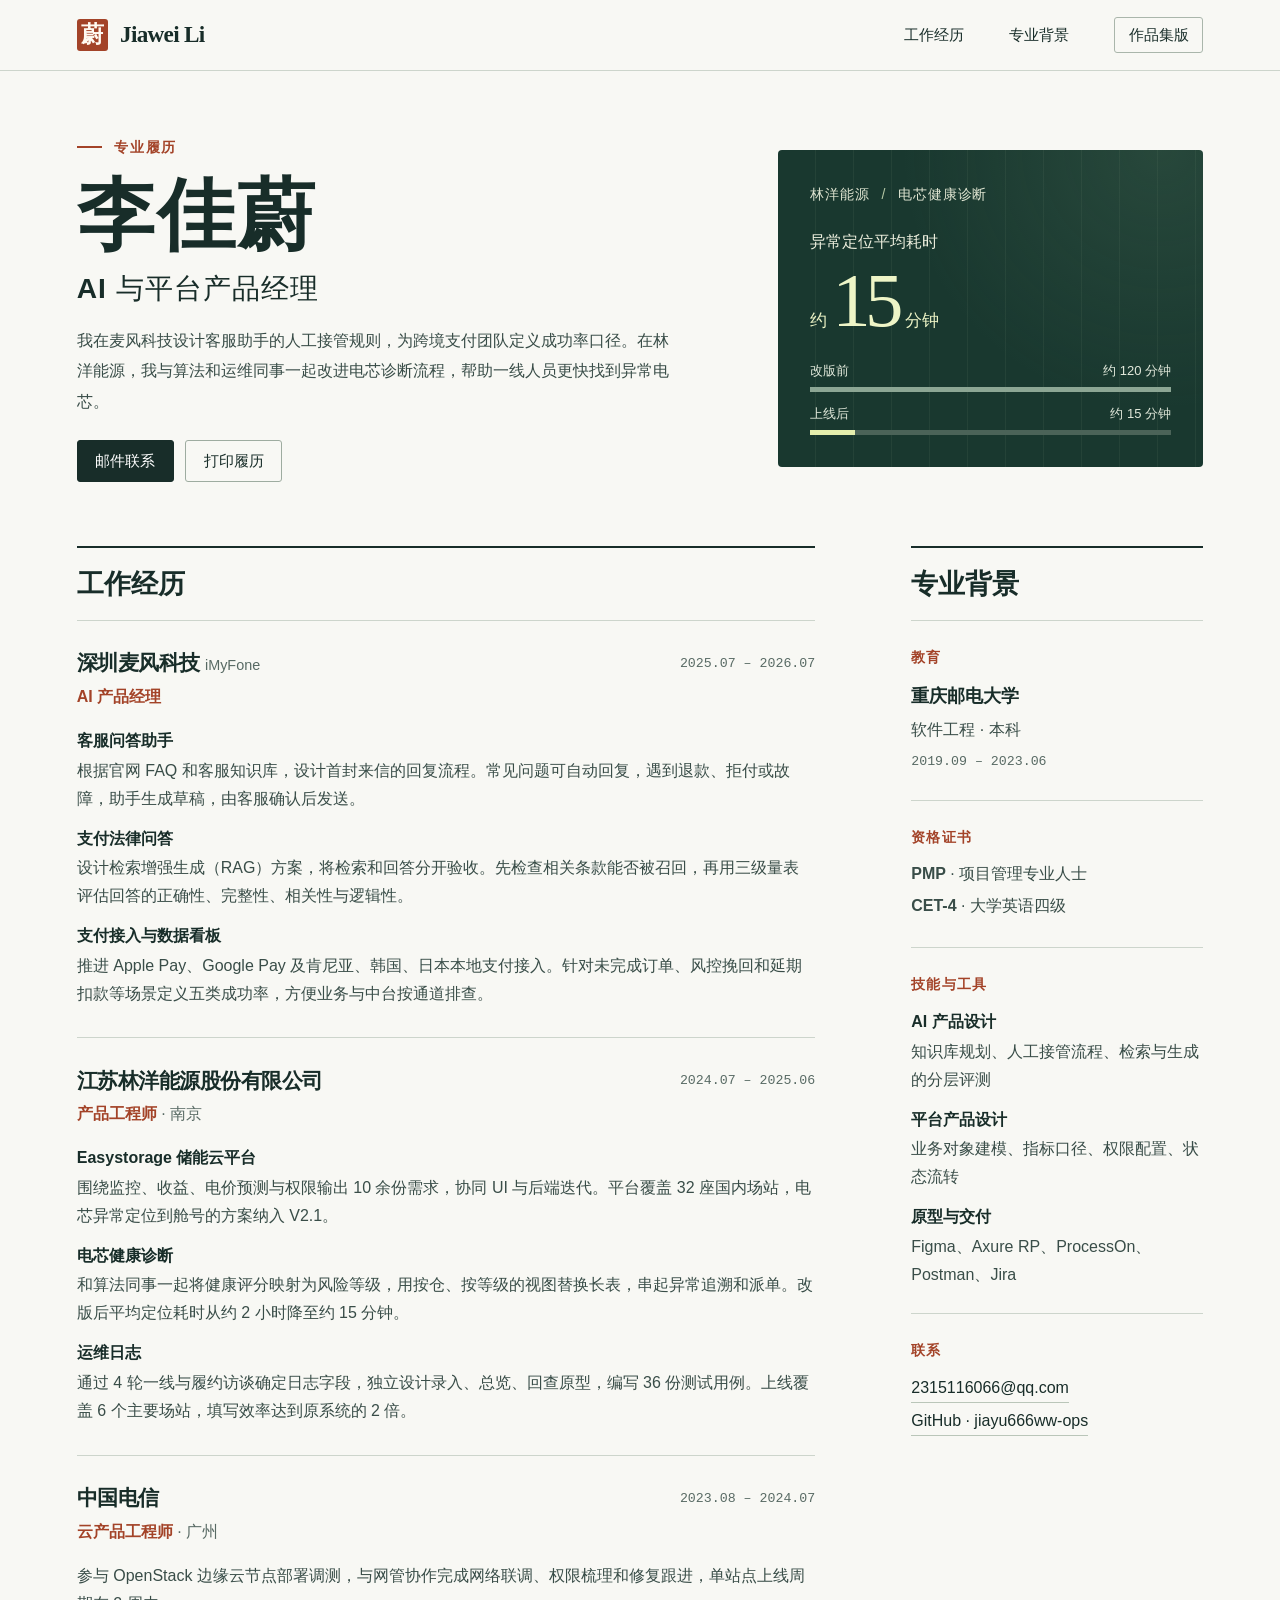
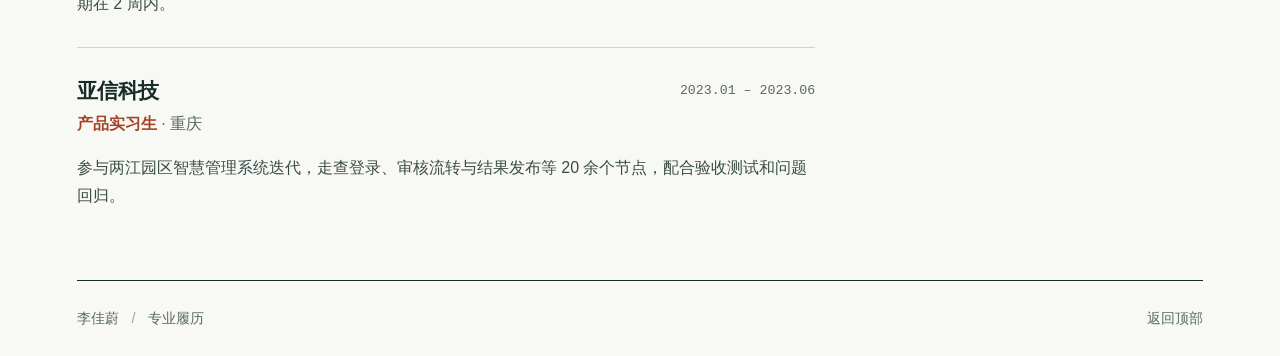
==== portfolio/professional/index.html @ 98be826f "Add interactive product portfolio and printable career profile" ====
<!doctype html>
<html lang="zh-CN">
<head>
  <meta charset="utf-8">
  <meta name="viewport" content="width=device-width, initial-scale=1">
  <meta name="theme-color" content="#f8f8f4">
  <meta name="description" content="李佳蔚的专业履历，涵盖 AI 问答、支付中台、储能云平台的产品设计与交付经历。">
  <title>李佳蔚 · 专业履历</title>
  <link rel="stylesheet" href="./profile.css">
</head>
<body>
  <a class="skip" href="#main">跳至正文</a>
  <header class="masthead" id="top">
    <div class="bound topbar">
      <a class="brand" href="#top" aria-label="李佳蔚，返回页首"><span class="seal" aria-hidden="true">蔚</span><span>Jiawei Li</span></a>
      <nav aria-label="页面导航">
        <a class="section-link" href="#experience">工作经历</a>
        <a class="section-link" href="#qualifications">专业背景</a>
        <a class="edition" href="../index.html">作品集版</a>
      </nav>
    </div>
  </header>

  <main id="main" class="bound">
    <section class="hero" aria-labelledby="name">
      <div class="intro">
        <div class="eyebrow"><i aria-hidden="true"></i> 专业履历</div>
        <h1 id="name">李佳蔚</h1>
        <p class="profession">AI 与平台产品经理</p>
        <p class="lede">我在麦风科技设计客服助手的人工接管规则，为跨境支付团队定义成功率口径。在林洋能源，我与算法和运维同事一起改进电芯诊断流程，帮助一线人员更快找到异常电芯。</p>
        <div class="actions">
          <a class="btn primary" href="mailto:2315116066@qq.com">邮件联系</a>
          <button class="btn print" type="button" onclick="window.print()">打印履历</button>
        </div>
        <p class="print-contact">2315116066@qq.com · github.com/jiayu666ww-ops</p>
      </div>
      <figure class="spotlight">
        <figcaption>林洋能源 <span>/</span> 电芯健康诊断</figcaption>
        <div class="chart-heading">
          <h2>异常定位平均耗时</h2>
          <p class="big-stat"><span class="approx">约</span>15<span class="unit">分钟</span></p>
        </div>
        <div class="comparison" aria-label="改版前约 120 分钟，上线后约 15 分钟">
          <div class="bar-label"><span>改版前</span><span>约 120 分钟</span></div>
          <div class="track"><span class="before"></span></div>
          <div class="bar-label"><span>上线后</span><span>约 15 分钟</span></div>
          <div class="track"><span class="after"></span></div>
        </div>
      </figure>
    </section>

    <div class="columns">
      <section id="experience" aria-labelledby="work-heading">
        <h2 class="section-heading" id="work-heading">工作经历</h2>
        <article class="role">
          <div class="role-head"><h3>深圳麦风科技 <small>iMyFone</small></h3><span class="date">2025.07 – 2026.07</span></div>
          <p class="title">AI 产品经理</p>
          <dl class="projects">
            <dt>客服问答助手</dt>
            <dd>根据官网 FAQ 和客服知识库，设计首封来信的回复流程。常见问题可自动回复，遇到退款、拒付或故障，助手生成草稿，由客服确认后发送。</dd>
            <dt>支付法律问答</dt>
            <dd>设计检索增强生成（RAG）方案，将检索和回答分开验收。先检查相关条款能否被召回，再用三级量表评估回答的正确性、完整性、相关性与逻辑性。</dd>
            <dt>支付接入与数据看板</dt>
            <dd>推进 Apple Pay、Google Pay 及肯尼亚、韩国、日本本地支付接入。针对未完成订单、风控挽回和延期扣款等场景定义五类成功率，方便业务与中台按通道排查。</dd>
          </dl>
        </article>
        <article class="role">
          <div class="role-head"><h3>江苏林洋能源股份有限公司</h3><span class="date">2024.07 – 2025.06</span></div>
          <p class="title">产品工程师 <span>· 南京</span></p>
          <dl class="projects">
            <dt>Easystorage 储能云平台</dt>
            <dd>围绕监控、收益、电价预测与权限输出 10 余份需求，协同 UI 与后端迭代。平台覆盖 32 座国内场站，电芯异常定位到舱号的方案纳入 V2.1。</dd>
            <dt>电芯健康诊断</dt>
            <dd>和算法同事一起将健康评分映射为风险等级，用按仓、按等级的视图替换长表，串起异常追溯和派单。改版后平均定位耗时从约 2 小时降至约 15 分钟。</dd>
            <dt>运维日志</dt>
            <dd>通过 4 轮一线与履约访谈确定日志字段，独立设计录入、总览、回查原型，编写 36 份测试用例。上线覆盖 6 个主要场站，填写效率达到原系统的 2 倍。</dd>
          </dl>
        </article>
        <article class="role">
          <div class="role-head"><h3>中国电信</h3><span class="date">2023.08 – 2024.07</span></div>
          <p class="title">云产品工程师 <span>· 广州</span></p>
          <p>参与 OpenStack 边缘云节点部署调测，与网管协作完成网络联调、权限梳理和修复跟进，单站点上线周期在 2 周内。</p>
        </article>
        <article class="role">
          <div class="role-head"><h3>亚信科技</h3><span class="date">2023.01 – 2023.06</span></div>
          <p class="title">产品实习生 <span>· 重庆</span></p>
          <p>参与两江园区智慧管理系统迭代，走查登录、审核流转与结果发布等 20 余个节点，配合验收测试和问题回归。</p>
        </article>
      </section>
      <aside id="qualifications" aria-labelledby="background-heading">
        <h2 class="section-heading" id="background-heading">专业背景</h2>
        <section class="side-section">
          <h3>教育</h3>
          <p class="strong">重庆邮电大学</p>
          <p>软件工程 · 本科</p>
          <p class="date">2019.09 – 2023.06</p>
        </section>
        <section class="side-section">
          <h3>资格证书</h3>
          <p><b>PMP</b> · 项目管理专业人士</p>
          <p><b>CET-4</b> · 大学英语四级</p>
        </section>
        <section class="side-section">
          <h3>技能与工具</h3>
          <dl>
            <dt>AI 产品设计</dt><dd>知识库规划、人工接管流程、检索与生成的分层评测</dd>
            <dt>平台产品设计</dt><dd>业务对象建模、指标口径、权限配置、状态流转</dd>
            <dt>原型与交付</dt><dd>Figma、Axure RP、ProcessOn、Postman、Jira</dd>
          </dl>
        </section>
        <section class="side-section contact">
          <h3>联系</h3>
          <a href="mailto:2315116066@qq.com">2315116066@qq.com</a>
          <a href="https://github.com/jiayu666ww-ops">GitHub · jiayu666ww-ops</a>
        </section>
      </aside>
    </div>
  </main>
  <footer class="bound"><span>李佳蔚 <i>/</i> 专业履历</span><a href="#top">返回顶部</a></footer>
</body>
</html>
---- portfolio/professional/profile.css ----
:root {
  color-scheme: light;
  --paper: #f8f8f4;
  --ink: #182d29;
  --body: #394d48;
  --mute: #586a64;
  --line: #cdd5cc;
  --accent: #a34328;
  --serif: "Songti SC", "STSong", "Noto Serif CJK SC", "Source Han Serif SC", "SimSun", Georgia, serif;
  --sans: "Inter", -apple-system, BlinkMacSystemFont, "PingFang SC", "Microsoft YaHei", "Noto Sans CJK SC", sans-serif;
  --mono: "IBM Plex Mono", "SFMono-Regular", Consolas, monospace;
}
* { box-sizing: border-box; }
html { scroll-behavior: smooth; scroll-padding-top: 1.5rem; }
body { margin: 0; background: var(--paper); color: var(--ink); font: 1rem/1.75 var(--sans); -webkit-font-smoothing: antialiased; }
a { color: inherit; text-decoration: none; }
button { font: inherit; }
a:focus-visible, button:focus-visible { outline: 3px solid #b7522f; outline-offset: 5px; }
a:hover { color: var(--accent); }
.skip { position: fixed; top: .5rem; left: .5rem; z-index: 5; padding: .4rem 1rem; color: white; background: var(--ink); transform: translateY(-200%); }
.skip:focus { transform: none; }
.bound { width: min(1200px, 88%); margin-inline: auto; }
.masthead { border-bottom: 1px solid var(--line); }
.topbar, nav, .brand, .eyebrow, .actions, .role-head, footer { display: flex; align-items: center; }
.topbar { justify-content: space-between; min-height: 70px; }
.brand { gap: .75rem; font: 600 1.45rem/1.2 Georgia, var(--serif); letter-spacing: -.03em; }
.seal { width: 1.95rem; height: 1.95rem; border-radius: 3px; display: grid; place-items: center; background: var(--accent); color: #fffaf2; font: 700 1.45rem/1 var(--serif); }
nav { gap: clamp(1.25rem, 3.5vw, 3rem); font-size: .94rem; }
nav a { display: inline-flex; align-items: center; min-height: 44px; }
nav .edition { min-height: 36px; border: 1px solid #aab6ab; padding: .15rem .85rem; border-radius: 3px; }
nav .edition:hover, .btn.print:hover { border-color: var(--accent); }
.hero { display: grid; grid-template-columns: minmax(0, 1.17fr) minmax(0, .83fr); gap: clamp(3rem, 8vw, 8rem); align-items: center; padding: clamp(3rem, 5vw, 5.25rem) 0; }
.eyebrow { gap: .7rem; color: var(--accent); font-size: .88rem; font-weight: 650; letter-spacing: .14em; }
.eyebrow i { height: 2px; width: 1.6rem; background: var(--accent); }
h1 { margin: .8rem 0 .5rem; font: 700 clamp(4.2rem, 6.1vw, 6.2rem)/1.12 var(--serif); letter-spacing: .025em; }
.profession { margin: .35rem 0 1rem; font: 550 clamp(1.35rem, 2.2vw, 2rem)/1.5 var(--sans); letter-spacing: .035em; }
.lede { color: var(--body); max-width: 38em; margin: 0; line-height: 1.9; }
.actions { gap: .7rem; margin-top: 1.45rem; }
.btn { display: inline-flex; align-items: center; justify-content: center; border-radius: 3px; min-height: 42px; padding: .36rem 1.1rem; font-size: .925rem; cursor: pointer; }
.btn.primary { background: var(--ink); color: #fff; border: 1px solid var(--ink); }
.btn.primary:hover { background: #2e4c43; }
.btn.print { color: var(--ink); background: transparent; border: 1px solid #9eaca0; }
.print-contact { display: none; }
.spotlight { margin: 0; position: relative; overflow: hidden; isolation: isolate; padding: clamp(1.45rem, 2.5vw, 2.4rem); border-radius: 4px; background: #19382f; color: #faf9e9; }
.spotlight::before { content: ""; position: absolute; inset: 0; z-index: -1; background: radial-gradient(circle at 90% 0%, #5b806637, transparent 52%), repeating-linear-gradient(90deg, transparent 0 37px, #c6d9b010 37px 38px); }
.spotlight figcaption { color: #e0e5d2; font-size: .875rem; letter-spacing: .06em; }
.spotlight figcaption span { color: #b6c9a7; margin: 0 .45rem; }
.chart-heading { margin: 1.35rem 0 1.1rem; }
.chart-heading h2 { font-size: 1rem; font-weight: 500; margin: 0; color: #eef0df; }
.big-stat { display: flex; align-items: baseline; margin: .15rem 0 0; font: 400 clamp(4rem, 6vw, 5.6rem)/1.1 Georgia, var(--serif); letter-spacing: -.075em; color: #eef5c7; }
.approx, .unit { font: 500 1.05rem/1.4 var(--sans); letter-spacing: .02em; }
.approx { margin-right: .3rem; }
.unit { margin-left: .45rem; }
.bar-label { display: flex; justify-content: space-between; font-size: .8125rem; line-height: 1.5; color: #e2e9db; }
.track { height: 5px; background: #4b6358; margin-top: .4rem; }
.track + .bar-label { margin-top: .8rem; }
.track span { display: block; height: 100%; }
.before { width: 100%; background: #8ca694; }
.after { width: 12.5%; background: #e4eead; }
.columns { display: grid; grid-template-columns: minmax(0, 2.15fr) minmax(0, .85fr); gap: clamp(3rem, 7.5vw, 7rem); align-items: start; }
.section-heading { font: 700 clamp(1.5rem, 2.1vw, 2.05rem)/1.35 var(--serif); margin: 0; padding: 1.1rem 0; border-top: 2px solid var(--ink); border-bottom: 1px solid var(--line); }
.role { padding: 1.65rem 0 1.85rem; border-bottom: 1px solid var(--line); }
.role:last-child, .side-section:last-child { border-bottom: none; }
.role-head { gap: .75rem; justify-content: space-between; flex-wrap: wrap; }
.role h3 { margin: 0; font-size: clamp(1.15rem, 1.65vw, 1.45rem); line-height: 1.55; letter-spacing: -.025em; }
.role h3 small { display: inline-block; color: var(--mute); font: 400 .9rem/1.4 var(--sans); letter-spacing: 0; }
.date { color: var(--mute); font: .83rem/1.6 var(--mono); white-space: nowrap; }
.title { color: var(--accent); margin: .18rem 0 1rem; font-weight: 600; }
.title span { color: var(--mute); font-weight: 450; }
.projects, .side-section dl { margin: 0; }
dt { font-weight: 650; }
dd { margin: .1rem 0 0; color: var(--body); }
dd + dt { margin-top: .75rem; }
.role > p:last-child { color: var(--body); margin: 0; }
.side-section { padding: 1.5rem 0; border-bottom: 1px solid var(--line); }
.side-section h3 { margin: 0 0 .7rem; color: var(--accent); font-size: .875rem; letter-spacing: .09em; }
.side-section p { margin: .22rem 0; color: var(--body); }
.side-section .strong { color: var(--ink); font-size: 1.13rem; font-weight: 650; }
.side-section .date { margin-top: .45rem; color: var(--mute); }
.contact a { display: table; margin: .3rem 0; border-bottom: 1px solid #bac6b9; overflow-wrap: anywhere; }
footer { justify-content: space-between; margin-top: 2.5rem !important; border-top: 1px solid var(--ink); min-height: 76px; color: var(--mute); font-size: .9rem; }
footer i { font-style: normal; color: #9aaa9f; margin: 0 .55rem; }
@media (max-width: 880px) {
  .bound { width: 90%; }
  .hero { gap: 2rem; grid-template-columns: minmax(0,1.05fr) minmax(0,.95fr); }
  .columns { grid-template-columns: minmax(0,1.9fr) minmax(0,1fr); gap: 2rem; }
  .role-head { display: block; }
  .role-head .date { display: block; margin: .25rem 0; }
}
@media (max-width: 675px) {
  .bound { width: calc(100% - 2.5rem); }
  .topbar { min-height: 60px; }
  nav .section-link { display: none; }
  .hero { display: block; padding: 2.7rem 0 2rem; }
  h1 { font-size: clamp(3.8rem, 16vw, 5rem); }
  .spotlight { margin-top: 2rem; }
  .chart-heading { margin: .85rem 0 .9rem; }
  .big-stat { font-size: 4.25rem; }
  .columns { display: block; }
  aside { margin-top: 1.25rem; }
  .role { padding: 1.25rem 0 1.4rem; }
}
@media (prefers-reduced-motion: reduce) { html { scroll-behavior: auto; } }
@page { size: A4; margin: 11mm 12mm; }
@media print {
  :root { --paper: #fff; --ink: #19231f; --body: #26312c; --accent: #773a25; }
  html, body { font-size: 10pt; line-height: 1.45; }
  body { background: #fff; }
  .bound { width: 100%; }
  .masthead, .actions, .spotlight, footer, .skip, .contact { display: none; }
  .hero { display: block; padding: 0 0 3.5mm; }
  .eyebrow { font-size: 8pt; }
  h1 { font-size: 29pt; margin: 2mm 0 1mm; }
  .profession { font-size: 14pt; margin: 0 0 2mm; }
  .lede { max-width: none; line-height: 1.5; }
  .print-contact { display: block; margin: 1.5mm 0 0; font-size: 8pt; }
  .columns { display: grid; grid-template-columns: minmax(0, 2.65fr) minmax(0, 1fr); gap: 6mm; }
  aside { margin: 0; }
  .section-heading { font-size: 14pt; padding: 2mm 0; }
  .role { padding: 2.6mm 0; break-inside: avoid; }
  .role-head { display: flex; gap: 1mm; }
  .role-head h3 { font-size: 11pt; }
  .role-head small { font-size: 8.5pt; }
  .role-head .date, .date { margin: 0; font-size: 7.5pt; }
  .title { margin: .4mm 0 1.1mm; }
  dd + dt { margin-top: 1.4mm; }
  dd { margin-top: 0; }
  .side-section { padding: 2.6mm 0; break-inside: avoid; }
  .side-section h3 { font-size: 8pt; margin-bottom: 1mm; }
  .side-section .strong { font-size: 10pt; }
  a { color: inherit; }
}
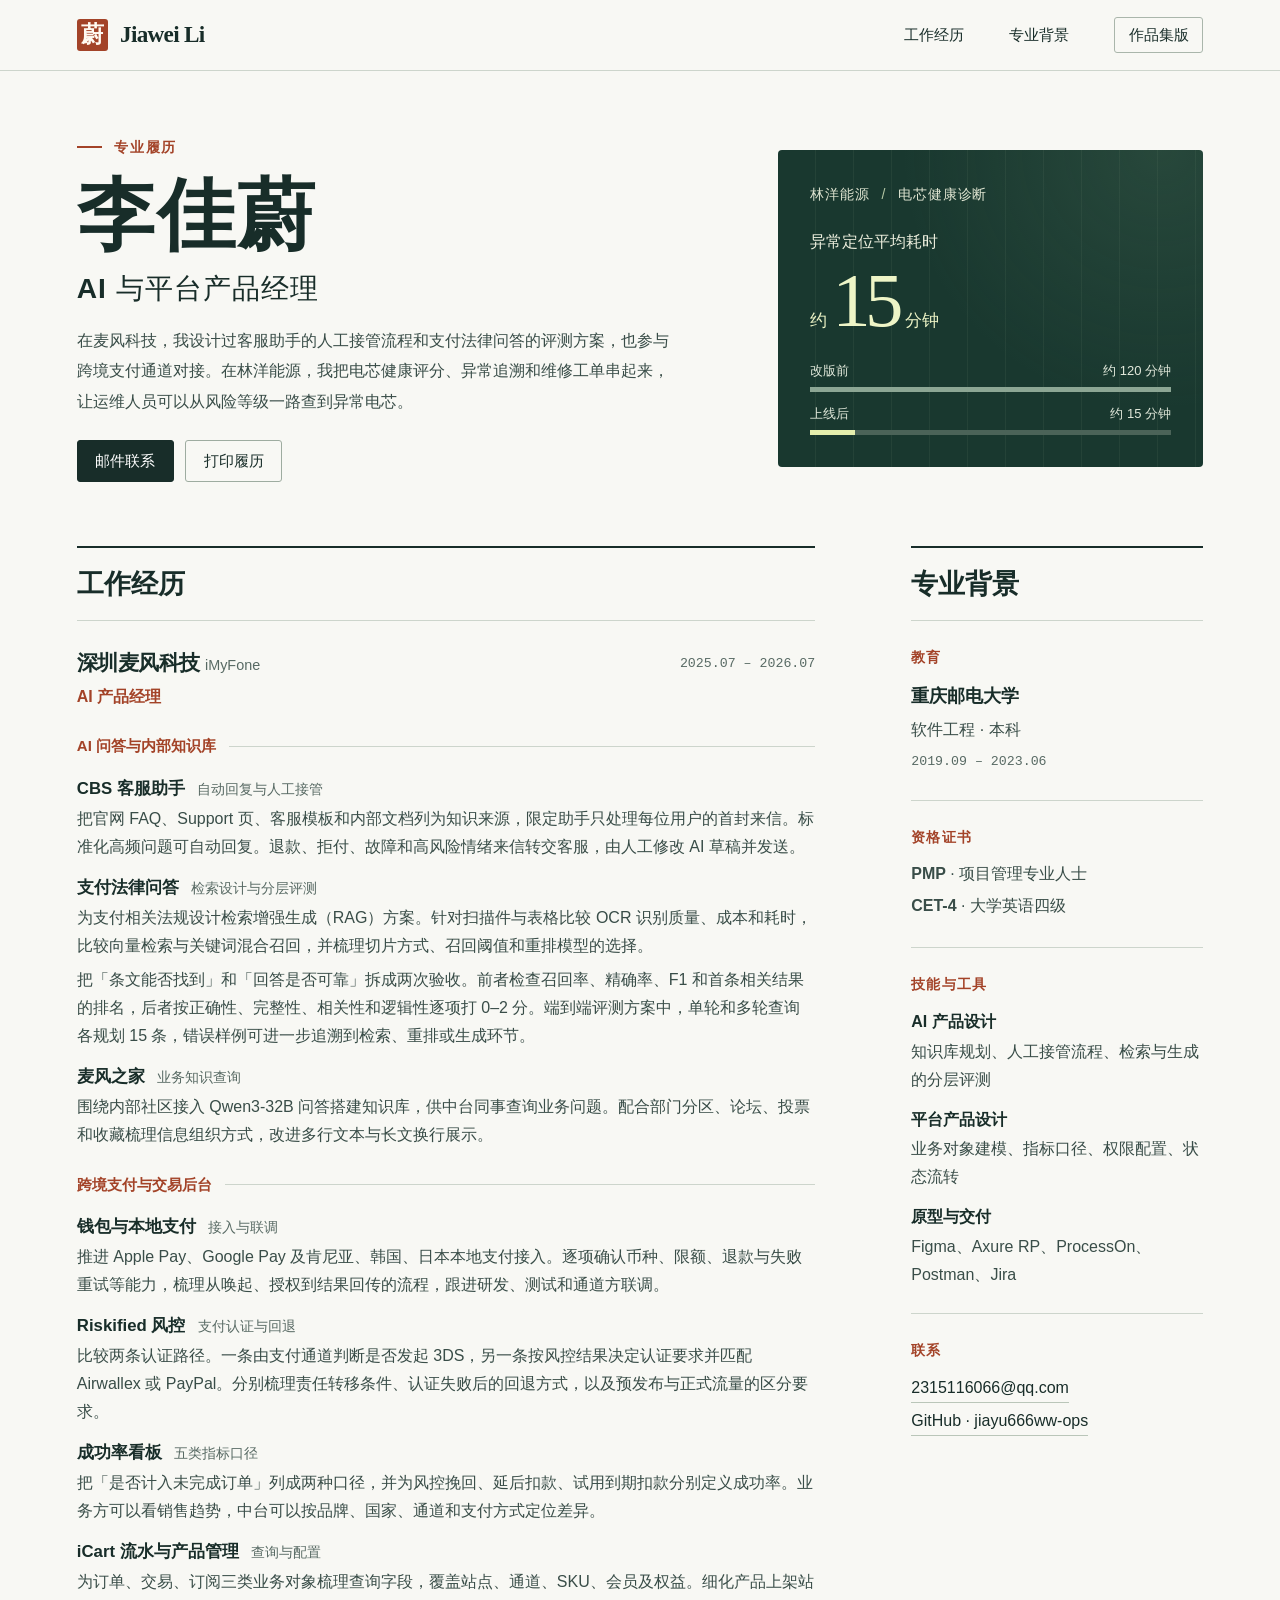
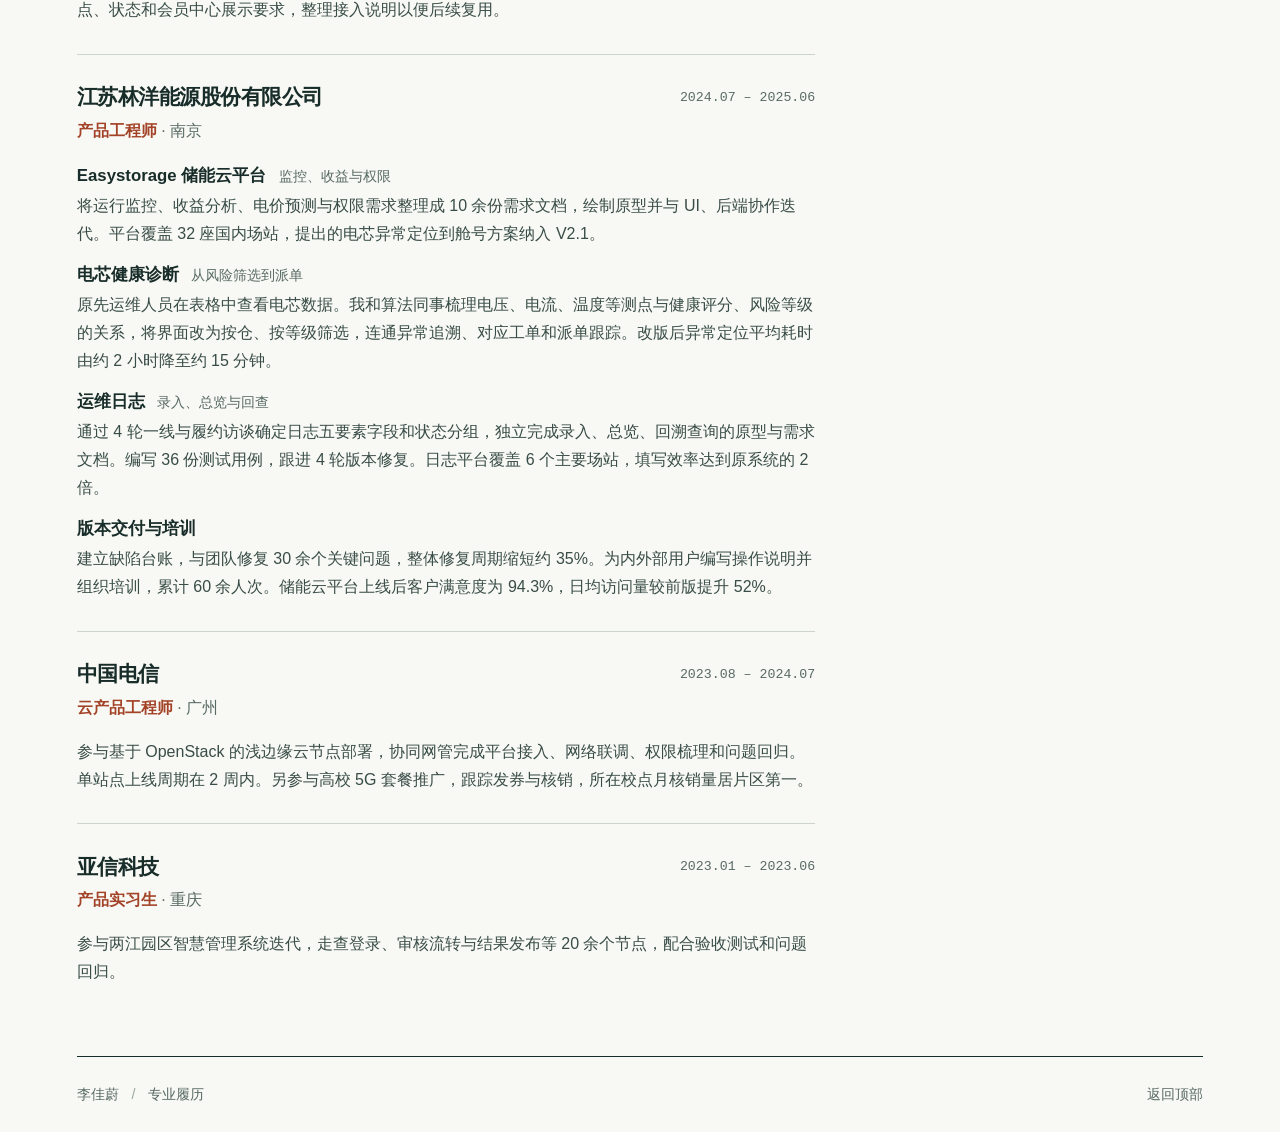
==== commit 7f3cb691: "Show the battery diagnosis workflow and expand product case studies" ====
--- a/portfolio/professional/index.html
+++ b/portfolio/professional/index.html
@@ -27,7 +27,7 @@
         <div class="eyebrow"><i aria-hidden="true"></i> 专业履历</div>
         <h1 id="name">李佳蔚</h1>
         <p class="profession">AI 与平台产品经理</p>
-        <p class="lede">我在麦风科技设计客服助手的人工接管规则，为跨境支付团队定义成功率口径。在林洋能源，我与算法和运维同事一起改进电芯诊断流程，帮助一线人员更快找到异常电芯。</p>
+        <p class="lede">在麦风科技，我设计过客服助手的人工接管流程和支付法律问答的评测方案，也参与跨境支付通道对接。在林洋能源，我把电芯健康评分、异常追溯和维修工单串起来，让运维人员可以从风险等级一路查到异常电芯。</p>
         <div class="actions">
           <a class="btn primary" href="mailto:2315116066@qq.com">邮件联系</a>
           <button class="btn print" type="button" onclick="window.print()">打印履历</button>
@@ -55,31 +55,50 @@
         <article class="role">
           <div class="role-head"><h3>深圳麦风科技 <small>iMyFone</small></h3><span class="date">2025.07 – 2026.07</span></div>
           <p class="title">AI 产品经理</p>
-          <dl class="projects">
-            <dt>客服问答助手</dt>
-            <dd>根据官网 FAQ 和客服知识库，设计首封来信的回复流程。常见问题可自动回复，遇到退款、拒付或故障，助手生成草稿，由客服确认后发送。</dd>
-            <dt>支付法律问答</dt>
-            <dd>设计检索增强生成（RAG）方案，将检索和回答分开验收。先检查相关条款能否被召回，再用三级量表评估回答的正确性、完整性、相关性与逻辑性。</dd>
-            <dt>支付接入与数据看板</dt>
-            <dd>推进 Apple Pay、Google Pay 及肯尼亚、韩国、日本本地支付接入。针对未完成订单、风控挽回和延期扣款等场景定义五类成功率，方便业务与中台按通道排查。</dd>
-          </dl>
+          <section class="practice" aria-labelledby="ai-projects">
+            <h4 id="ai-projects">AI 问答与内部知识库</h4>
+            <dl class="projects">
+              <dt>CBS 客服助手 <span>自动回复与人工接管</span></dt>
+              <dd>把官网 FAQ、Support 页、客服模板和内部文档列为知识来源，限定助手只处理每位用户的首封来信。标准化高频问题可自动回复。退款、拒付、故障和高风险情绪来信转交客服，由人工修改 AI 草稿并发送。</dd>
+              <dt>支付法律问答 <span>检索设计与分层评测</span></dt>
+              <dd>为支付相关法规设计检索增强生成（RAG）方案。针对扫描件与表格比较 OCR 识别质量、成本和耗时，比较向量检索与关键词混合召回，并梳理切片方式、召回阈值和重排模型的选择。</dd>
+              <dd>把「条文能否找到」和「回答是否可靠」拆成两次验收。前者检查召回率、精确率、F1 和首条相关结果的排名，后者按正确性、完整性、相关性和逻辑性逐项打 0–2 分。端到端评测方案中，单轮和多轮查询各规划 15 条，错误样例可进一步追溯到检索、重排或生成环节。</dd>
+              <dt>麦风之家 <span>业务知识查询</span></dt>
+              <dd>围绕内部社区接入 Qwen3-32B 问答搭建知识库，供中台同事查询业务问题。配合部门分区、论坛、投票和收藏梳理信息组织方式，改进多行文本与长文换行展示。</dd>
+            </dl>
+          </section>
+          <section class="practice" aria-labelledby="payment-projects">
+            <h4 id="payment-projects">跨境支付与交易后台</h4>
+            <dl class="projects">
+              <dt>钱包与本地支付 <span>接入与联调</span></dt>
+              <dd>推进 Apple Pay、Google Pay 及肯尼亚、韩国、日本本地支付接入。逐项确认币种、限额、退款与失败重试等能力，梳理从唤起、授权到结果回传的流程，跟进研发、测试和通道方联调。</dd>
+              <dt>Riskified 风控 <span>支付认证与回退</span></dt>
+              <dd>比较两条认证路径。一条由支付通道判断是否发起 3DS，另一条按风控结果决定认证要求并匹配 Airwallex 或 PayPal。分别梳理责任转移条件、认证失败后的回退方式，以及预发布与正式流量的区分要求。</dd>
+              <dt>成功率看板 <span>五类指标口径</span></dt>
+              <dd>把「是否计入未完成订单」列成两种口径，并为风控挽回、延后扣款、试用到期扣款分别定义成功率。业务方可以看销售趋势，中台可以按品牌、国家、通道和支付方式定位差异。</dd>
+              <dt>iCart 流水与产品管理 <span>查询与配置</span></dt>
+              <dd>为订单、交易、订阅三类业务对象梳理查询字段，覆盖站点、通道、SKU、会员及权益。细化产品上架站点、状态和会员中心展示要求，整理接入说明以便后续复用。</dd>
+            </dl>
+          </section>
         </article>
-        <article class="role">
+        <article class="role energy">
           <div class="role-head"><h3>江苏林洋能源股份有限公司</h3><span class="date">2024.07 – 2025.06</span></div>
           <p class="title">产品工程师 <span>· 南京</span></p>
           <dl class="projects">
-            <dt>Easystorage 储能云平台</dt>
-            <dd>围绕监控、收益、电价预测与权限输出 10 余份需求，协同 UI 与后端迭代。平台覆盖 32 座国内场站，电芯异常定位到舱号的方案纳入 V2.1。</dd>
-            <dt>电芯健康诊断</dt>
-            <dd>和算法同事一起将健康评分映射为风险等级，用按仓、按等级的视图替换长表，串起异常追溯和派单。改版后平均定位耗时从约 2 小时降至约 15 分钟。</dd>
-            <dt>运维日志</dt>
-            <dd>通过 4 轮一线与履约访谈确定日志字段，独立设计录入、总览、回查原型，编写 36 份测试用例。上线覆盖 6 个主要场站，填写效率达到原系统的 2 倍。</dd>
+            <dt>Easystorage 储能云平台 <span>监控、收益与权限</span></dt>
+            <dd>将运行监控、收益分析、电价预测与权限需求整理成 10 余份需求文档，绘制原型并与 UI、后端协作迭代。平台覆盖 32 座国内场站，提出的电芯异常定位到舱号方案纳入 V2.1。</dd>
+            <dt>电芯健康诊断 <span>从风险筛选到派单</span></dt>
+            <dd>原先运维人员在表格中查看电芯数据。我和算法同事梳理电压、电流、温度等测点与健康评分、风险等级的关系，将界面改为按仓、按等级筛选，连通异常追溯、对应工单和派单跟踪。改版后异常定位平均耗时由约 2 小时降至约 15 分钟。</dd>
+            <dt>运维日志 <span>录入、总览与回查</span></dt>
+            <dd>通过 4 轮一线与履约访谈确定日志五要素字段和状态分组，独立完成录入、总览、回溯查询的原型与需求文档。编写 36 份测试用例，跟进 4 轮版本修复。日志平台覆盖 6 个主要场站，填写效率达到原系统的 2 倍。</dd>
+            <dt>版本交付与培训</dt>
+            <dd>建立缺陷台账，与团队修复 30 余个关键问题，整体修复周期缩短约 35%。为内外部用户编写操作说明并组织培训，累计 60 余人次。储能云平台上线后客户满意度为 94.3%，日均访问量较前版提升 52%。</dd>
           </dl>
         </article>
         <article class="role">
           <div class="role-head"><h3>中国电信</h3><span class="date">2023.08 – 2024.07</span></div>
           <p class="title">云产品工程师 <span>· 广州</span></p>
-          <p>参与 OpenStack 边缘云节点部署调测，与网管协作完成网络联调、权限梳理和修复跟进，单站点上线周期在 2 周内。</p>
+          <p>参与基于 OpenStack 的浅边缘云节点部署，协同网管完成平台接入、网络联调、权限梳理和问题回归。单站点上线周期在 2 周内。另参与高校 5G 套餐推广，跟踪发券与核销，所在校点月核销量居片区第一。</p>
         </article>
         <article class="role">
           <div class="role-head"><h3>亚信科技</h3><span class="date">2023.01 – 2023.06</span></div>
--- a/portfolio/professional/profile.css
+++ b/portfolio/professional/profile.css
@@ -68,6 +68,12 @@
 .title { color: var(--accent); margin: .18rem 0 1rem; font-weight: 600; }
 .title span { color: var(--mute); font-weight: 450; }
 .projects, .side-section dl { margin: 0; }
+.practice { margin-top: 1.4rem; }
+.practice h4 { display: flex; align-items: center; gap: .8rem; margin: 0 0 .9rem; font-size: .94rem; color: var(--accent); }
+.practice h4::after { content: ""; flex: 1; border-top: 1px solid var(--line); }
+.projects dt { font-size: 1.05rem; }
+.projects dt span { display: inline-block; margin-left: .55em; color: var(--mute); font-size: .9rem; font-weight: 450; }
+.projects dd + dd { margin-top: .4rem; }
 dt { font-weight: 650; }
 dd { margin: .1rem 0 0; color: var(--body); }
 dd + dt { margin-top: .75rem; }
@@ -101,32 +107,41 @@
   .role { padding: 1.25rem 0 1.4rem; }
 }
 @media (prefers-reduced-motion: reduce) { html { scroll-behavior: auto; } }
-@page { size: A4; margin: 11mm 12mm; }
+@page { size: A4; margin: 15mm 15mm; }
 @media print {
   :root { --paper: #fff; --ink: #19231f; --body: #26312c; --accent: #773a25; }
-  html, body { font-size: 10pt; line-height: 1.45; }
+  html, body { font-size: 10.25pt; line-height: 1.57; }
   body { background: #fff; }
   .bound { width: 100%; }
   .masthead, .actions, .spotlight, footer, .skip, .contact { display: none; }
   .hero { display: block; padding: 0 0 3.5mm; }
   .eyebrow { font-size: 8pt; }
-  h1 { font-size: 29pt; margin: 2mm 0 1mm; }
+  h1 { font-size: 30pt; margin: 2mm 0 1mm; }
   .profession { font-size: 14pt; margin: 0 0 2mm; }
   .lede { max-width: none; line-height: 1.5; }
-  .print-contact { display: block; margin: 1.5mm 0 0; font-size: 8pt; }
-  .columns { display: grid; grid-template-columns: minmax(0, 2.65fr) minmax(0, 1fr); gap: 6mm; }
-  aside { margin: 0; }
-  .section-heading { font-size: 14pt; padding: 2mm 0; }
-  .role { padding: 2.6mm 0; break-inside: avoid; }
+  .print-contact { display: block; margin: 1.5mm 0 0; font-size: 9pt; }
+  .columns { display: block; }
+  .section-heading { font-size: 15pt; padding: 1.75mm 0; }
+  .role { padding: 3mm 0; break-inside: avoid; }
+  .energy { break-before: page; }
   .role-head { display: flex; gap: 1mm; }
-  .role-head h3 { font-size: 11pt; }
-  .role-head small { font-size: 8.5pt; }
-  .role-head .date, .date { margin: 0; font-size: 7.5pt; }
-  .title { margin: .4mm 0 1.1mm; }
-  dd + dt { margin-top: 1.4mm; }
-  dd { margin-top: 0; }
-  .side-section { padding: 2.6mm 0; break-inside: avoid; }
-  .side-section h3 { font-size: 8pt; margin-bottom: 1mm; }
+  .role-head h3 { font-size: 13pt; }
+  .role-head small { font-size: 9pt; }
+  .role-head .date, .date { margin: 0; font-size: 9pt; }
+  .title { margin: .4mm 0 1.75mm; }
+  .practice { margin-top: 2.5mm; }
+  .practice h4 { margin: 0 0 1.7mm; font-size: 10pt; }
+  .projects dt { font-size: 10.5pt; }
+  .projects dt span { font-size: 9pt; }
+  dd + dt { margin-top: 2mm; }
+  dd { margin-top: .4mm; }
+  .projects dd + dd { margin-top: .5mm; }
+  aside { display: grid; grid-template-columns: 1fr 1fr 1.8fr; gap: 0 5mm; margin: 3mm 0 0; break-inside: avoid; }
+  aside .section-heading { grid-column: 1/-1; }
+  .side-section { padding: 2mm 0; border: 0; }
+  .side-section h3 { font-size: 9pt; margin-bottom: 1mm; }
+  .side-section p, .side-section dt, .side-section dd { font-size: 9pt; }
   .side-section .strong { font-size: 10pt; }
+  .side-section dd + dt { margin-top: .35mm; }
   a { color: inherit; }
 }
